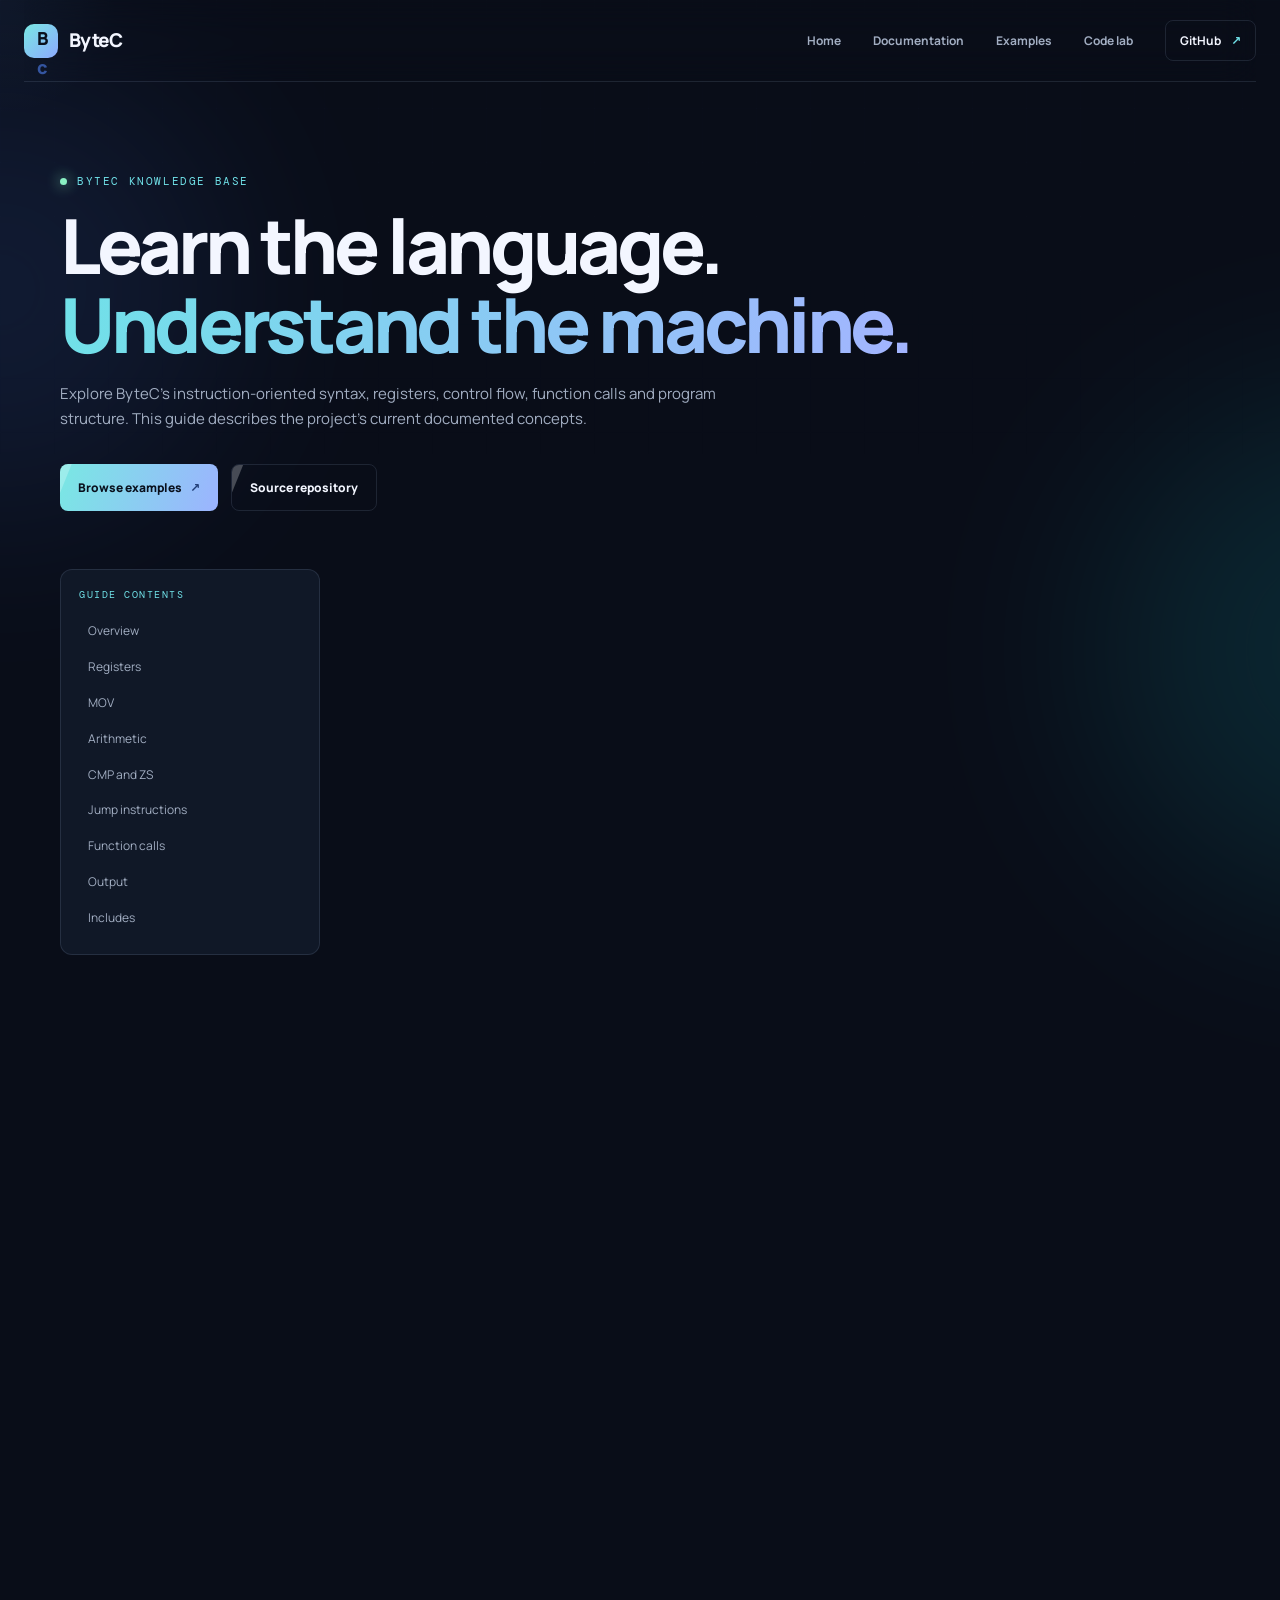
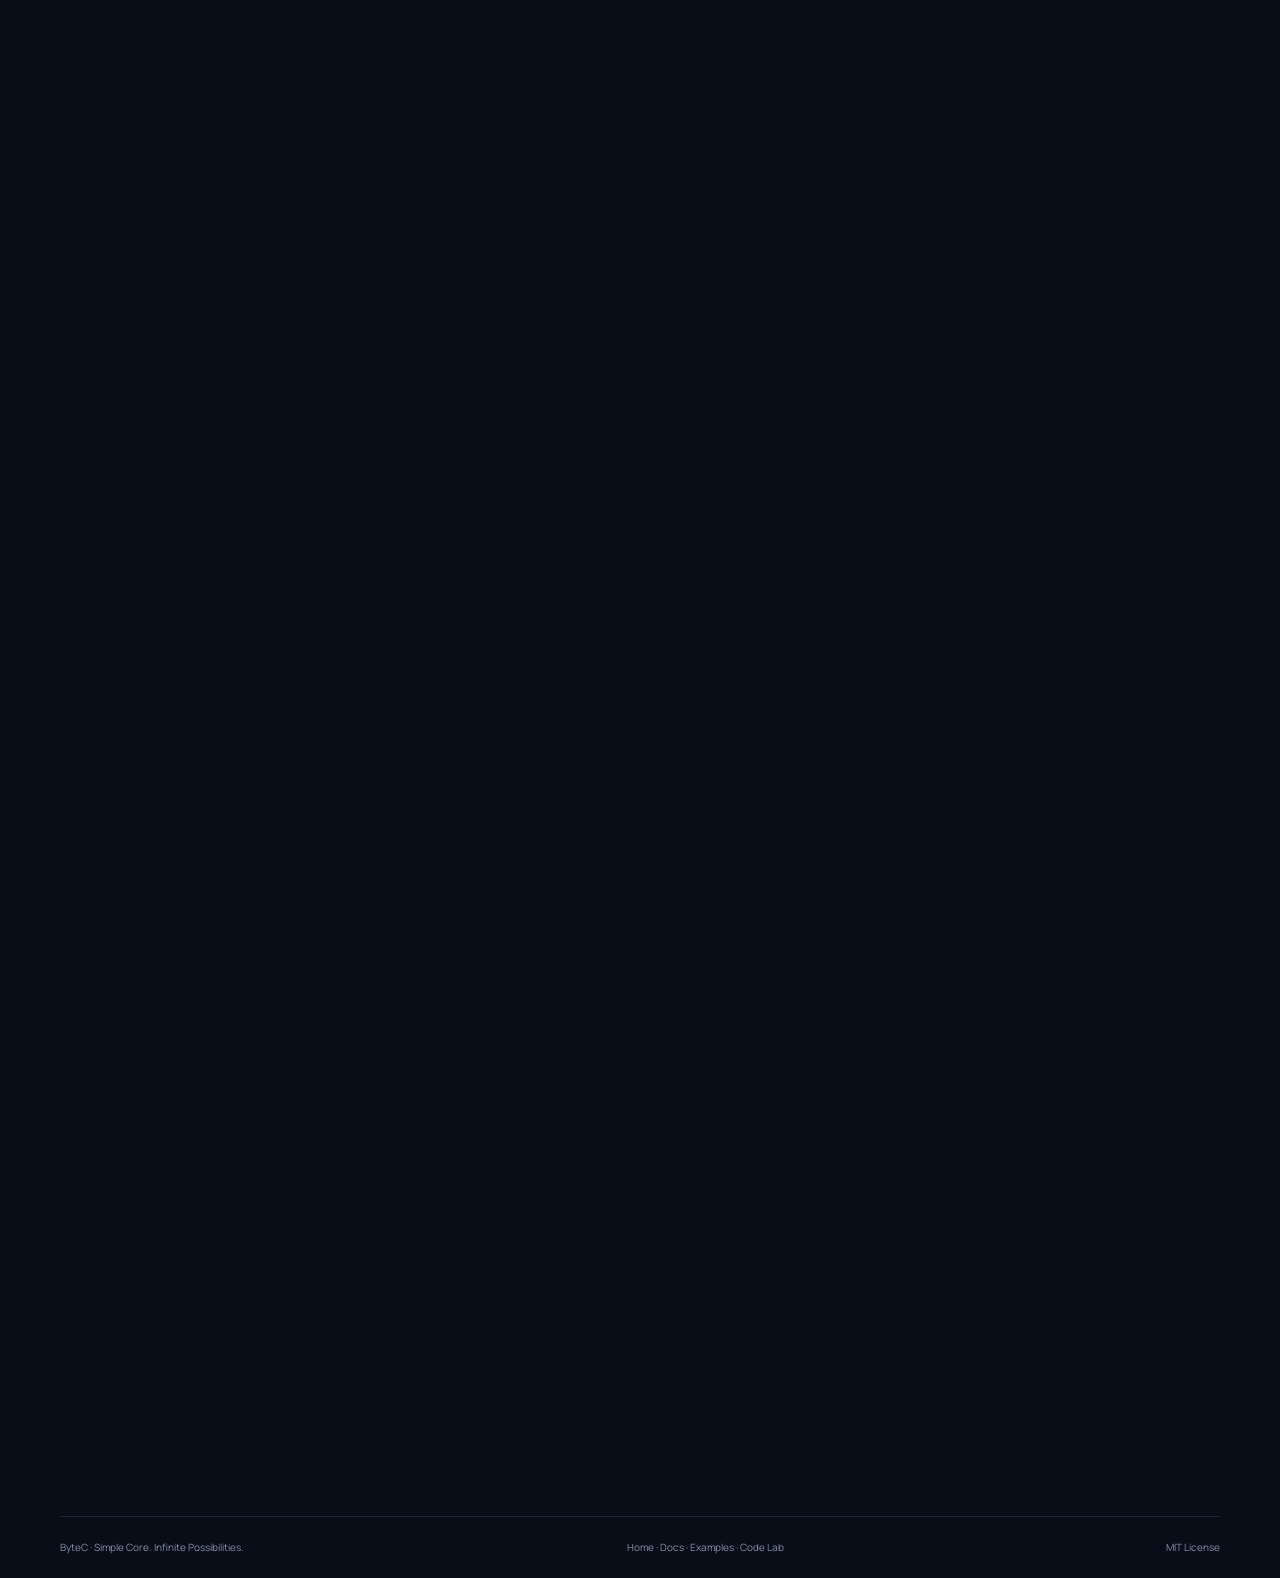
==== web/docs.html @ 21e18133 "Add ByteC documentation page" ====
<!doctype html><html lang="en"><head><meta charset="utf-8"><meta name="viewport" content="width=device-width,initial-scale=1"><meta name="theme-color" content="#090d18"><meta name="description" content="ByteC language guide, instruction reference, architecture overview and syntax examples"><title>Documentation · ByteC</title><link rel="icon" href="favicon.svg" type="image/svg+xml"><link rel="preconnect" href="https://fonts.googleapis.com"><link rel="preconnect" href="https://fonts.gstatic.com" crossorigin><link href="https://fonts.googleapis.com/css2?family=DM+Mono:wght@400;500&family=Manrope:wght@400;500;600;700;800&display=swap" rel="stylesheet"><link rel="stylesheet" href="styles.css"></head><body><div class="ambient ambient-one"></div><div class="ambient ambient-two"></div><header class="topbar"><a class="brand" href="index.html"><span class="brand-mark">B<span>c</span></span><span>ByteC</span></a><button class="menu-toggle" aria-label="Toggle navigation" aria-expanded="false"><span></span><span></span></button><nav class="nav"><a href="index.html">Home</a><a href="docs.html">Documentation</a><a href="examples.html">Examples</a><a href="playground.html">Code lab</a><a class="nav-cta" href="https://github.com/ByteCompilier/ByteC" target="_blank" rel="noreferrer">GitHub <span>↗</span></a></nav></header><main class="wrap page-shell">
<section class="page-hero"><div class="eyebrow"><span class="pulse"></span> BYTEC KNOWLEDGE BASE</div><h1>Learn the language.<br><span>Understand the machine.</span></h1><p>Explore ByteC's instruction-oriented syntax, registers, control flow, function calls and program structure. This guide describes the project's current documented concepts.</p><div class="hero-actions"><a class="button button-primary" href="examples.html">Browse examples <span>↗</span></a><a class="button button-ghost" href="https://github.com/ByteCompilier/ByteC" target="_blank" rel="noreferrer">Source repository</a></div></section>
<div class="page-grid"><aside class="side-nav"><h3>GUIDE CONTENTS</h3><a href="#overview">Overview</a><a href="#registers">Registers</a><a href="#move">MOV</a><a href="#math">Arithmetic</a><a href="#compare">CMP and ZS</a><a href="#branches">Jump instructions</a><a href="#functions">Function calls</a><a href="#io">Output</a><a href="#include">Includes</a></aside><div class="doc-content">
<section class="doc-section reveal" id="overview"><div class="eyebrow">01 / OVERVIEW</div><h2>Programs are sequences of instructions</h2><p>ByteC uses explicit instruction lines. Operands can include register names, numeric values, or labels depending on the instruction. The syntax is intentionally compact and visible.</p><div class="code-block"><div class="code-label">A FIRST PROGRAM</div><pre>MOV a 40
ADD a 2
PR a</pre><button class="copy-button" data-copy="MOV a 40\nADD a 2\nPR a">Copy</button></div><p>This example places a value in register <code>a</code>, adds two, and prints the result.</p></section>
<section class="doc-section reveal" id="registers"><div class="eyebrow">02 / MACHINE MODEL</div><h2>Registers</h2><p>The ByteC virtual machine uses five general-purpose registers: <code>a</code>, <code>b</code>, <code>c</code>, <code>d</code>, and <code>e</code>. The project describes these as 64-bit registers.</p><div class="page-cards"><div class="page-card"><h3>General purpose</h3><p>Use registers to store intermediate values and results.</p><div class="code-block"><pre>MOV a 10
MOV b 20
ADD a b
PR a</pre></div></div><div class="page-card"><h3>Condition state</h3><p>The condition state is named ZS and is used by comparison and conditional jump instructions.</p><div class="code-block"><pre>CMP a b ==
JIT equal_label</pre></div></div></div></section>
<section class="doc-section reveal" id="move"><div class="eyebrow">03 / DATA MOVEMENT</div><h2>MOV — assign a value</h2><p><code>MOV</code> writes a literal or another register value into a destination register.</p><div class="code-block"><pre>MOV a 12
MOV b a
PR b</pre><button class="copy-button" data-copy="MOV a 12\nMOV b a\nPR b">Copy</button></div></section>
<section class="doc-section reveal" id="math"><div class="eyebrow">04 / ARITHMETIC</div><h2>Modify register values</h2><p>Arithmetic instructions operate on registers with immediate values or register operands as supported by the current implementation.</p><div class="code-block"><pre>MOV a 30
ADD a 12
SUB a 2
MUL a 2
PR a</pre><button class="copy-button" data-copy="MOV a 30\nADD a 12\nSUB a 2\nMUL a 2\nPR a">Copy</button></div><div class="page-cards"><div class="page-card"><h3>ADD / SUB</h3><p>Add or subtract the operand from the target register.</p></div><div class="page-card"><h3>MUL / DIV</h3><p>Multiply or divide a register value using the given operand.</p></div><div class="page-card"><h3>INC / DEC</h3><p>Increment or decrement the selected register.</p></div><div class="page-card"><h3>NEG</h3><p>Change a register's sign by negating its value.</p></div></div></section>
<section class="doc-section reveal" id="compare"><div class="eyebrow">05 / CONDITIONS</div><h2>CMP and the ZS condition state</h2><p><code>CMP</code> compares operands and updates the condition state. Conditional jumps can use that state to alter program flow. Supported comparison forms should be confirmed against the current interpreter version.</p><div class="code-block"><pre>MOV a 5
MOV b 5
CMP a b ==
JIT same
MOV c 0
JMP done
: same
MOV c 1
: done
PR c</pre><button class="copy-button" data-copy="MOV a 5\nMOV b 5\nCMP a b ==\nJIT same\nMOV c 0\nJMP done\n: same\nMOV c 1\n: done\nPR c">Copy</button></div><p>Labels are written with a colon, one space, and the label name on a separate line, such as <code>: same</code>.</p></section>
<section class="doc-section reveal" id="branches"><div class="eyebrow">06 / CONTROL FLOW</div><h2>Jump between labels</h2><p>ByteC provides unconditional and conditional jump instructions. Labels mark destinations within the source program.</p><div class="code-block"><pre>MOV a 0
: loop
INC a
CMP a 3 ==
JIF finish
JMP loop
: finish
PR a</pre><button class="copy-button" data-copy="MOV a 0\n: loop\nINC a\nCMP a 3 ==\nJIF finish\nJMP loop\n: finish\nPR a">Copy</button></div><p><code>JMP</code> is unconditional. <code>JIT</code> and <code>JIF</code> are conditional forms—check the project reference for their exact condition behavior.</p></section>
<section class="doc-section reveal" id="functions"><div class="eyebrow">07 / FUNCTIONS</div><h2>CALL, ARG, RET</h2><p>ByteC includes function-call instructions. The current examples use <code>CALL</code> to reach a label, <code>ARG</code> to read function arguments, and <code>RET</code> to return a value.</p><div class="code-block"><pre>MOV a 40
MOV b 2
CALL add a b
PR a
JMP finish
: add
ARG c 1
ARG d 2
ADD c d
RET c
: finish</pre><button class="copy-button" data-copy="MOV a 40\nMOV b 2\nCALL add a b\nPR a\nJMP finish\n: add\nARG c 1\nARG d 2\nADD c d\nRET c\n: finish">Copy</button></div><p>Function argument and return conventions are still evolving; refer to the source and sample programs for the latest details.</p></section>
<section class="doc-section reveal" id="io"><div class="eyebrow">08 / OUTPUT</div><h2>PR — print values</h2><p>Use <code>PR</code> to print the contents of a register.</p><div class="code-block"><pre>MOV a 2026
PR a</pre><button class="copy-button" data-copy="MOV a 2026\nPR a">Copy</button></div></section>
<section class="doc-section reveal" id="include"><div class="eyebrow">09 / REUSE</div><h2>INCLUDE — reuse source</h2><p>The project supports source inclusion for reusable code and standard-library files. Check the repository's <code>STD/</code> directory for the currently provided libraries and their exact interfaces.</p><div class="code-block"><pre>INCLUDE math.bytec</pre><button class="copy-button" data-copy="INCLUDE math.bytec">Copy</button></div><div class="notice">ByteC is actively evolving. This documentation is a companion guide; the repository and its tests are the authoritative source for exact current behavior.</div></section>
</div></div></main><footer class="site-footer wrap"><span>ByteC · Simple Core. Infinite Possibilities.</span><span><a href="index.html">Home</a> · <a href="docs.html">Docs</a> · <a href="examples.html">Examples</a> · <a href="playground.html">Code Lab</a></span><span>MIT License</span></footer><script src="script.js"></script></body></html>
---- web/styles.css ----
:root{--bg:#090d18;--panel:#101827;--panel2:#131f31;--line:rgba(161,184,219,.14);--text:#f3f6ff;--muted:#a2aec2;--cyan:#70e1e8;--blue:#8ca8ff;--green:#8af0c3;--mono:"DM Mono",monospace;--sans:"Manrope",system-ui,sans-serif}*{box-sizing:border-box}html{scroll-behavior:smooth;scroll-padding-top:90px}body{margin:0;background:var(--bg);color:var(--text);font-family:var(--sans);line-height:1.65;overflow-x:hidden}a{color:inherit;text-decoration:none}.wrap{width:min(1160px,calc(100% - 48px));margin-inline:auto}.ambient{position:absolute;pointer-events:none;filter:blur(100px);opacity:.15;border-radius:50%;z-index:-1}.ambient-one{width:440px;height:440px;background:#3d69c9;top:70px;left:-220px}.ambient-two{width:500px;height:500px;background:#17aeb6;top:400px;right:-320px}.topbar{height:82px;width:min(1280px,calc(100% - 48px));margin:auto;display:flex;align-items:center;justify-content:space-between;border-bottom:1px solid var(--line);position:relative;z-index:5}.brand{display:inline-flex;align-items:center;gap:11px;font-weight:800;font-size:19px;letter-spacing:-.7px}.brand-mark{width:34px;height:34px;border-radius:10px;display:grid;place-items:center;background:linear-gradient(135deg,#79e8e3,#8da9ff);color:#09101d;font-size:18px;font-weight:800;letter-spacing:-2px}.brand-mark span{color:#3455a0}.nav{display:flex;align-items:center;gap:32px;font-size:12px;color:var(--muted);font-weight:700}.nav a:hover,.footer a:hover{color:var(--cyan)}.nav .nav-cta{border:1px solid var(--line);border-radius:8px;padding:10px 14px;color:var(--text)}.nav-cta span,.button span{margin-left:8px;color:var(--cyan)}.menu-toggle{display:none;background:none;border:0;color:white}.hero{min-height:610px;display:grid;grid-template-columns:1.05fr .95fr;align-items:center;gap:48px;padding-top:45px;padding-bottom:65px}.eyebrow{font:11px var(--mono);letter-spacing:1.6px;color:var(--cyan);text-transform:uppercase;display:flex;align-items:center;gap:10px}.pulse{width:7px;height:7px;background:var(--green);border-radius:50%;box-shadow:0 0 14px var(--green)}h1,h2,h3,p{margin-top:0}h1{font-size:clamp(48px,6.5vw,82px);line-height:1.04;letter-spacing:-5px;margin:25px 0 24px;font-weight:800}h1 span{background:linear-gradient(95deg,var(--cyan),#a3b4ff);color:transparent;background-clip:text}.hero-lead{max-width:570px;color:var(--muted);font-size:16px;line-height:1.85}.hero-actions{display:flex;gap:13px;margin-top:32px;flex-wrap:wrap}.button{display:inline-flex;align-items:center;justify-content:center;padding:13px 18px;border-radius:8px;font-size:12px;font-weight:800;transition:transform .2s,border-color .2s}.button:hover{transform:translateY(-2px)}.button-primary{background:linear-gradient(110deg,#79e8e3,#9cb3ff);color:#09101d}.button-primary span{color:#203d76}.button-ghost{border:1px solid var(--line);color:var(--text)}.hero-note{margin-top:25px;color:#7f8ba0;font:10px var(--mono);display:flex;align-items:center;gap:9px}.dot{width:6px;height:6px;background:var(--green);border-radius:50%}.hero-visual{min-height:390px;display:grid;place-items:center;position:relative}.orbit{position:absolute;border:1px solid rgba(112,225,232,.14);border-radius:50%;transform:rotate(-24deg)}.orbit-a{width:410px;height:260px}.orbit-b{width:500px;height:330px;transform:rotate(38deg);border-color:rgba(140,168,255,.13)}.chip{position:relative;width:min(370px,90%);padding:22px;border:1px solid rgba(132,183,227,.3);border-radius:18px;background:linear-gradient(145deg,rgba(23,39,61,.97),rgba(12,19,33,.98));box-shadow:0 25px 90px rgba(0,0,0,.35),inset 0 1px rgba(255,255,255,.08);transform:rotate(-4deg)}.chip-top,.chip-bottom{display:flex;justify-content:space-between;font:9px var(--mono);letter-spacing:1px;color:#8b9bb2}.chip-status{color:var(--green)}.chip-core{height:180px;display:flex;flex-direction:column;align-items:center;justify-content:center;border-bottom:1px solid var(--line)}.chip-symbol{font-size:78px;line-height:1;font-weight:800;letter-spacing:-9px;background:linear-gradient(140deg,var(--cyan),#9eb1ff);color:transparent;background-clip:text}.chip-symbol span{color:#8ea7ff}.chip-caption{font:9px var(--mono);letter-spacing:2px;color:#8c9cb5;margin-top:17px}.registers{display:flex;justify-content:space-between;padding:17px 0;color:var(--cyan);font:11px var(--mono)}.registers b{display:block;color:#eaf0ff;font-weight:400;margin-top:6px}.chip-bottom{padding-top:13px;border-top:1px solid var(--line);font-size:8px}.float-tag{position:absolute;background:#17243a;border:1px solid var(--line);border-radius:7px;padding:9px 12px;font:10px var(--mono);color:var(--cyan);box-shadow:0 8px 25px #0005}.float-tag span{color:#8392a8;margin-left:5px}.tag-left{left:0;top:75px}.tag-right{right:0;bottom:65px}.ticker{border-block:1px solid var(--line);overflow:hidden;background:#0c1321}.ticker-track{display:flex;align-items:center;justify-content:space-around;gap:35px;white-space:nowrap;padding:17px 20px;color:#8492a8;font:9px var(--mono);letter-spacing:1.6px}.ticker i{font-style:normal;color:var(--cyan);font-size:14px}.section{padding-top:115px;padding-bottom:115px}.section-heading{display:flex;justify-content:space-between;align-items:end;gap:40px;margin-bottom:42px}.section-heading h2,.closing h2{font-size:clamp(34px,4vw,51px);line-height:1.13;letter-spacing:-2.5px;margin:16px 0 0}.section-heading>p{max-width:430px;color:var(--muted);font-size:13px;line-height:1.9;margin:0 0 3px}.feature-grid{display:grid;grid-template-columns:repeat(3,1fr);gap:15px}.feature-card{position:relative;min-height:225px;padding:27px;border:1px solid var(--line);border-radius:12px;background:linear-gradient(145deg,rgba(19,31,49,.8),rgba(12,19,32,.7));overflow:hidden}.feature-icon,.eco-icon{width:42px;height:42px;border-radius:10px;background:rgba(112,225,232,.1);color:var(--cyan);display:grid;place-items:center;font-size:21px;margin-bottom:25px}.feature-card h3{font-size:16px;margin-bottom:10px}.feature-card p,.eco-card p{font-size:12px;color:var(--muted);line-height:1.8;margin:0;max-width:310px}.card-index{position:absolute;right:22px;top:20px;color:#34445d;font:11px var(--mono)}.architecture-section,.ecosystem-section{background:linear-gradient(180deg,rgba(16,25,41,.76),rgba(11,17,29,.8));border-block:1px solid var(--line)}.architecture-panel{max-width:900px;margin:auto;border:1px solid rgba(125,174,218,.2);border-radius:14px;background:linear-gradient(145deg,#142238,#0d1728);padding:28px;box-shadow:0 25px 70px #0002}.arch-label,.arch-foot{display:flex;justify-content:space-between;color:var(--cyan);font:9px var(--mono);letter-spacing:1.2px}.arch-label span,.arch-foot{color:#71819a}.register-grid{display:grid;grid-template-columns:repeat(5,1fr);gap:12px;margin:25px 0}.reg{min-height:140px;border:1px solid rgba(112,225,232,.18);background:rgba(6,13,25,.45);border-radius:9px;padding:14px;display:flex;flex-direction:column}.reg small{font:8px var(--mono);color:#7789a4}.reg strong{font:44px var(--mono);color:var(--cyan);line-height:1.2;margin:auto 0}.reg em{font:9px var(--mono);font-style:normal;color:#667791}.condition-row{border-top:1px solid var(--line);border-bottom:1px solid var(--line);padding:17px 4px;display:flex;align-items:center;justify-content:space-between}.condition-row>div{display:flex;align-items:center;gap:13px}.condition-icon{display:grid;place-items:center;width:40px;height:40px;border-radius:8px;background:rgba(140,168,255,.13);color:#a8baff;font:13px var(--mono)}.condition-row strong,.condition-row small{display:block}.condition-row strong{font-size:12px}.condition-row small{font-size:10px;color:var(--muted)}.condition-value{font:13px var(--mono);color:var(--green)}.arch-foot{margin-top:17px;font-size:8px}.instruction-layout{display:grid;grid-template-columns:1.1fr .9fr;gap:25px;align-items:start}.instruction-list{border-top:1px solid var(--line)}.instruction-row{display:grid;grid-template-columns:150px 1fr;gap:15px;padding:17px 8px;border-bottom:1px solid var(--line);align-items:center}.instruction-row code{font:11px var(--mono);color:var(--cyan)}.instruction-row strong,.instruction-row span{display:block}.instruction-row strong{font-size:12px}.instruction-row span{font-size:10px;color:var(--muted);margin-top:3px}.code-card{border:1px solid rgba(112,225,232,.2);border-radius:12px;background:#0b1321;overflow:hidden;position:sticky;top:25px}.code-title,.terminal-head{height:48px;padding:0 17px;display:flex;align-items:center;gap:12px;border-bottom:1px solid var(--line);color:#8291a8;font:9px var(--mono)}.code-title>span,.terminal-head>span{display:flex;gap:5px}.code-title i,.terminal-head i{width:7px;height:7px;border-radius:50%;background:#53627a}.code-title b{font-weight:400;margin-left:auto}.copy-button{background:transparent;color:var(--cyan);border:1px solid var(--line);border-radius:5px;padding:5px 8px;font:9px var(--mono);cursor:pointer}.code-card pre{padding:25px 24px;margin:0;min-height:220px;font:12px/2 var(--mono);color:#e4eafa}.code-op{color:var(--cyan)}.code-num{color:var(--green)}.code-muted{color:#667791}.code-foot{border-top:1px solid var(--line);padding:12px 18px;display:flex;justify-content:space-between;color:#6f7e96;font:8px var(--mono);letter-spacing:1px}.ecosystem-grid{display:grid;grid-template-columns:repeat(3,1fr);gap:15px}.eco-card{border:1px solid var(--line);border-radius:12px;padding:24px;background:#101a2a;transition:transform .2s,border-color .2s;display:flex;flex-direction:column;min-height:255px}.eco-card:hover{transform:translateY(-4px);border-color:rgba(112,225,232,.5)}.eco-card .eco-icon{margin-bottom:22px}.eco-kicker{font:8px var(--mono);letter-spacing:1.3px;color:#8393ad;margin-bottom:7px}.eco-card strong{font-size:17px;margin-bottom:8px}.eco-card p{margin-bottom:22px}.eco-link{font-size:10px;color:var(--cyan);font-weight:800;margin-top:auto}.eco-highlight{background:linear-gradient(145deg,rgba(30,63,78,.8),rgba(17,29,47,.9));border-color:rgba(112,225,232,.3)}.terminal-card{margin-top:25px;border:1px solid var(--line);border-radius:10px;background:#080e19;overflow:hidden}.terminal-head{justify-content:flex-start}.terminal-head b{font-weight:400;margin-left:auto;letter-spacing:1px}.terminal-body{padding:17px 22px;font:11px/1.5 var(--mono)}.terminal-body p{margin:7px 0}.terminal-prompt{color:var(--green)}.terminal-comment{color:#71819a;padding-left:18px;font-size:9px}.closing{text-align:center;padding-top:115px;padding-bottom:120px;display:flex;flex-direction:column;align-items:center}.closing .eyebrow{justify-content:center}.closing h2{font-size:clamp(40px,5vw,65px);margin:20px 0}.closing p{color:var(--muted);font-size:13px;margin-bottom:28px}.footer{border-top:1px solid var(--line);min-height:100px;display:flex;align-items:center;gap:25px;color:#8390a5;font-size:10px}.footer>.brand{color:var(--text);font-size:15px}.footer .brand-mark{width:28px;height:28px;font-size:15px}.footer>span{margin-right:auto}.footer div{display:flex;gap:18px}.footer small{color:#66758c;font:9px var(--mono)}@media(max-width:850px){.nav{gap:16px}.hero{grid-template-columns:1fr;gap:10px;padding-top:85px}.hero-copy{text-align:center}.hero-copy .eyebrow,.hero-actions,.hero-note{justify-content:center}.hero-lead{margin-inline:auto}.hero-visual{min-height:370px}.section-heading{align-items:start;flex-direction:column;gap:18px}.instruction-layout{grid-template-columns:1fr}.code-card{position:relative;top:auto}.footer{flex-wrap:wrap;padding:22px 0}.footer>span{margin-right:0}.footer small{width:100%}}@media(max-width:620px){.wrap,.topbar{width:calc(100% - 34px)}.topbar{height:70px}.menu-toggle{display:flex;flex-direction:column;gap:5px;padding:9px}.menu-toggle span{width:22px;height:2px;background:var(--text)}.nav{display:none;position:absolute;top:69px;left:0;right:0;background:#101827;border:1px solid var(--line);border-radius:10px;padding:18px;flex-direction:column;align-items:stretch;gap:17px}.nav.open{display:flex}.nav .nav-cta{text-align:center}.hero{padding-top:70px;padding-bottom:45px;min-height:0}h1{font-size:52px;letter-spacing:-3.5px}.hero-lead{font-size:13px}.hero-visual{min-height:310px}.chip{padding:17px}.chip-core{height:135px}.chip-symbol{font-size:64px}.orbit-a{width:300px;height:210px}.orbit-b{width:340px;height:250px}.float-tag{font-size:8px;padding:7px}.tag-left{left:-5px}.tag-right{right:-5px}.section{padding-top:78px;padding-bottom:78px}.section-heading h2{font-size:38px}.feature-grid,.ecosystem-grid{grid-template-columns:1fr}.feature-card{min-height:190px}.register-grid{gap:6px}.reg{padding:9px;min-height:110px}.reg small{font-size:6px}.reg strong{font-size:34px}.instruction-row{grid-template-columns:115px 1fr;padding:14px 3px}.instruction-row code{font-size:9px}.architecture-panel{padding:17px}.arch-label{font-size:8px}.footer{gap:15px}.footer>span{font-size:9px}.footer div{width:100%;order:3}.footer small{order:4}}@media(prefers-reduced-motion:reduce){html{scroll-behavior:auto}*,*::before,*::after{transition:none!important;animation:none!important}}


:root{--accent-glow:rgba(112,225,232,.22)}
body{background-image:radial-gradient(ellipse at 50% -15%,rgba(80,109,196,.15),transparent 50%),linear-gradient(180,#080c16,#090d18 45%,#0a101c);background-attachment:fixed}
body::before{content:"";position:fixed;inset:0;pointer-events:none;z-index:0;opacity:.13;background-image:linear-gradient(rgba(150,180,230,.09) 1px,transparent 1px),linear-gradient(90deg,rgba(150,180,230,.09) 1px,transparent 1px);background-size:54px 54px;mask-image:linear-gradient(to bottom,black,transparent 75%)}
.topbar,.hero,.ticker,.section,.closing,.footer{position:relative;z-index:1}
.topbar{backdrop-filter:blur(18px);animation:barIn .7s ease both}
.hero-copy>*{animation:riseIn .75s cubic-bezier(.2,.75,.25,1) both}
.hero-copy .eyebrow{animation-delay:.08s}.hero-copy h1{animation-delay:.15s}.hero-lead{animation-delay:.25s}.hero-actions{animation-delay:.35s}.hero-note{animation-delay:.45s}
.hero-visual{perspective:1000px}
.chip{animation:chipFloat 7s ease-in-out infinite;transform-style:preserve-3d;transition:box-shadow .35s,border-color .35s}
.chip:hover{border-color:rgba(112,225,232,.65);box-shadow:0 30px 100px rgba(34,158,190,.18),0 25px 90px rgba(0,0,0,.4),inset 0 1px rgba(255,255,255,.08)}
.orbit-a{animation:orbitSpin 24s linear infinite}.orbit-b{animation:orbitSpin 34s linear infinite reverse}
.float-tag{animation:tagFloat 5s ease-in-out infinite}.tag-right{animation-delay:-2.5s}
.ticker-track{width:max-content;animation:tickerMove 42s linear infinite}.ticker:hover .ticker-track{animation-play-state:paused}
.feature-card,.eco-card,.reg,.instruction-row,.architecture-panel,.code-card,.terminal-card{transition:transform .35s cubic-bezier(.2,.8,.2,1),border-color .35s,box-shadow .35s,background .35s}
.feature-card:hover{transform:translateY(-8px);border-color:rgba(112,225,232,.35);box-shadow:0 22px 60px rgba(0,0,0,.2)}
.feature-card::after,.eco-card::after{content:"";position:absolute;inset:0;pointer-events:none;background:radial-gradient(circle at var(--mx,50%) var(--my,50%),rgba(112,225,232,.09),transparent 40%);opacity:0;transition:opacity .3s}
.feature-card:hover::after,.eco-card:hover::after{opacity:1}
.reg:hover{transform:translateY(-5px);border-color:rgba(112,225,232,.45);box-shadow:0 12px 30px rgba(28,135,170,.1)}
.instruction-row:hover{background:rgba(112,225,232,.025);padding-left:15px}
.eco-card:hover{transform:translateY(-7px);box-shadow:0 20px 55px rgba(0,0,0,.22)}
.button{position:relative;overflow:hidden}.button::after{content:"";position:absolute;top:-100%;left:-35%;width:35%;height:300%;transform:rotate(22deg);background:rgba(255,255,255,.25);transition:left .65s}.button:hover::after{left:130%}
.copy-button{transition:background .2s,color .2s}.copy-button:hover{background:rgba(112,225,232,.12);color:#fff}
.reveal{opacity:0;transform:translateY(24px);transition:opacity .8s ease,transform .8s cubic-bezier(.2,.75,.25,1)}.reveal.visible{opacity:1;transform:none}
.reveal-stagger>*{transition-delay:calc(var(--i,0)*90ms)}
.scroll-progress{position:fixed;top:0;left:0;height:2px;width:0;z-index:100;background:linear-gradient(90deg,#70e1e8,#8ca8ff);box-shadow:0 0 12px rgba(112,225,232,.65)}
.pointer-glow{position:fixed;width:240px;height:240px;left:0;top:0;border-radius:50%;pointer-events:none;z-index:0;background:radial-gradient(circle,rgba(76,128,210,.07),transparent 68%);transform:translate(-50%,-50%);mix-blend-mode:screen}
@keyframes barIn{from{opacity:0;transform:translateY(-12px)}to{opacity:1;transform:none}}
@keyframes riseIn{from{opacity:0;transform:translateY(22px)}to{opacity:1;transform:none}}
@keyframes chipFloat{0%,100%{transform:rotate(-4deg) translateY(0)}50%{transform:rotate(-2deg) translateY(-11px)}}
@keyframes tagFloat{0%,100%{transform:translateY(0)}50%{transform:translateY(-7px)}}
@keyframes orbitSpin{to{transform:rotate(336deg)}}
@keyframes tickerMove{to{transform:translateX(-50%)}}
@media(max-width:620px){.ticker-track{animation-duration:28s}.pointer-glow{display:none}}
@media(prefers-reduced-motion:reduce){.reveal{opacity:1;transform:none;transition:none}.ticker-track,.chip,.orbit,.float-tag,.hero-copy>*{animation:none!important}}

.site-nav-links{display:flex;gap:10px;flex-wrap:wrap}.page-hero{padding:92px 0 58px;position:relative}.page-hero h1{font-size:clamp(44px,6vw,76px);letter-spacing:-4px;margin:18px 0}.page-hero p{max-width:720px;color:var(--muted);font-size:15px}.page-shell{padding-bottom:100px}.page-grid{display:grid;grid-template-columns:260px minmax(0,1fr);gap:26px}.side-nav{position:sticky;top:20px;align-self:start;border:1px solid var(--line);border-radius:12px;background:#101827;padding:18px}.side-nav h3{font:10px var(--mono);letter-spacing:1.5px;color:var(--cyan);margin:0 0 12px}.side-nav a{display:block;padding:8px 9px;color:var(--muted);font-size:12px;border-radius:7px}.side-nav a:hover{color:var(--text);background:#18253a}.doc-content{min-width:0}.doc-section{border:1px solid var(--line);border-radius:14px;background:linear-gradient(145deg,rgba(18,29,46,.86),rgba(11,17,29,.86));padding:26px;margin-bottom:18px}.doc-section h2{font-size:25px;letter-spacing:-1px;margin-bottom:12px}.doc-section h3{font-size:16px;margin:24px 0 10px}.doc-section p,.doc-section li{color:var(--muted);font-size:13px;line-height:1.9}.doc-section code:not(.code-block code){font-family:var(--mono);color:var(--cyan)}.code-block{position:relative;margin:18px 0;border:1px solid rgba(112,225,232,.17);border-radius:10px;background:#070d17;overflow:auto}.code-block pre{padding:22px;margin:0;color:#e3eaf8;font:12px/1.9 var(--mono);min-width:max-content}.code-block .copy-button{position:absolute;right:12px;top:10px;z-index:2}.code-block .code-label{padding:10px 14px;border-bottom:1px solid var(--line);font:9px var(--mono);letter-spacing:1px;color:#8090a9}.page-cards{display:grid;grid-template-columns:repeat(2,minmax(0,1fr));gap:15px}.page-card{border:1px solid var(--line);border-radius:13px;padding:22px;background:linear-gradient(145deg,#111c2d,#0b1320);transition:transform .25s,border-color .25s}.page-card:hover{transform:translateY(-5px);border-color:rgba(112,225,232,.4)}.page-card h3{font-size:17px;margin:10px 0}.page-card p{font-size:12px;color:var(--muted);line-height:1.8}.page-card .card-link{color:var(--cyan);font-size:11px;font-weight:700}.filter-bar{display:flex;gap:9px;flex-wrap:wrap;margin:24px 0}.filter-btn{background:#111c2d;border:1px solid var(--line);color:var(--muted);padding:9px 13px;border-radius:8px;font:10px var(--mono);cursor:pointer}.filter-btn.active,.filter-btn:hover{background:rgba(112,225,232,.1);border-color:rgba(112,225,232,.4);color:var(--cyan)}.search-box{width:100%;background:#0b1321;border:1px solid var(--line);border-radius:9px;padding:14px;color:var(--text);font:12px var(--mono);outline:none}.search-box:focus{border-color:rgba(112,225,232,.5)}.examples-grid{display:grid;grid-template-columns:repeat(2,minmax(0,1fr));gap:15px}.example-card{border:1px solid var(--line);border-radius:12px;background:#101a2a;overflow:hidden}.example-card h3{font-size:14px;padding:17px 18px 0;margin:0}.example-card p{font-size:11px;color:var(--muted);padding:0 18px}.example-card pre{margin:0;padding:18px;background:#080e19;overflow:auto;color:#e5edff;font:11px/1.8 var(--mono)}.example-card .example-footer{border-top:1px solid var(--line);padding:11px 15px;display:flex;justify-content:space-between;align-items:center;color:#74839a;font:9px var(--mono)}.playground-panel{border:1px solid rgba(112,225,232,.2);border-radius:14px;background:#0b1321;overflow:hidden}.playground-toolbar{display:flex;justify-content:space-between;align-items:center;padding:14px 18px;border-bottom:1px solid var(--line);color:#8291a8;font:10px var(--mono)}.playground-editor{width:100%;min-height:300px;background:#080e19;color:#e7efff;border:0;outline:none;resize:vertical;padding:22px;font:13px/1.9 var(--mono)}.playground-output{min-height:85px;padding:17px 22px;border-top:1px solid var(--line);font:11px/1.7 var(--mono);color:var(--green);white-space:pre-wrap}.playground-actions{display:flex;gap:9px;flex-wrap:wrap;padding:14px 18px;border-top:1px solid var(--line)}.notice{border:1px solid rgba(140,168,255,.2);background:rgba(140,168,255,.06);padding:15px;border-radius:9px;color:var(--muted);font-size:12px}.empty-state{display:none;color:var(--muted);padding:30px;text-align:center}.site-footer{padding:22px 0;border-top:1px solid var(--line);color:#8090a8;font-size:10px;display:flex;justify-content:space-between;gap:18px;flex-wrap:wrap}.site-footer a:hover{color:var(--cyan)}
@media(max-width:850px){.page-grid{grid-template-columns:1fr}.side-nav{position:relative;top:auto}.examples-grid{grid-template-columns:1fr}}
@media(max-width:620px){.page-hero{padding:65px 0 38px}.page-hero h1{letter-spacing:-2.7px}.page-cards{grid-template-columns:1fr}.doc-section{padding:19px}.playground-editor{min-height:230px}}
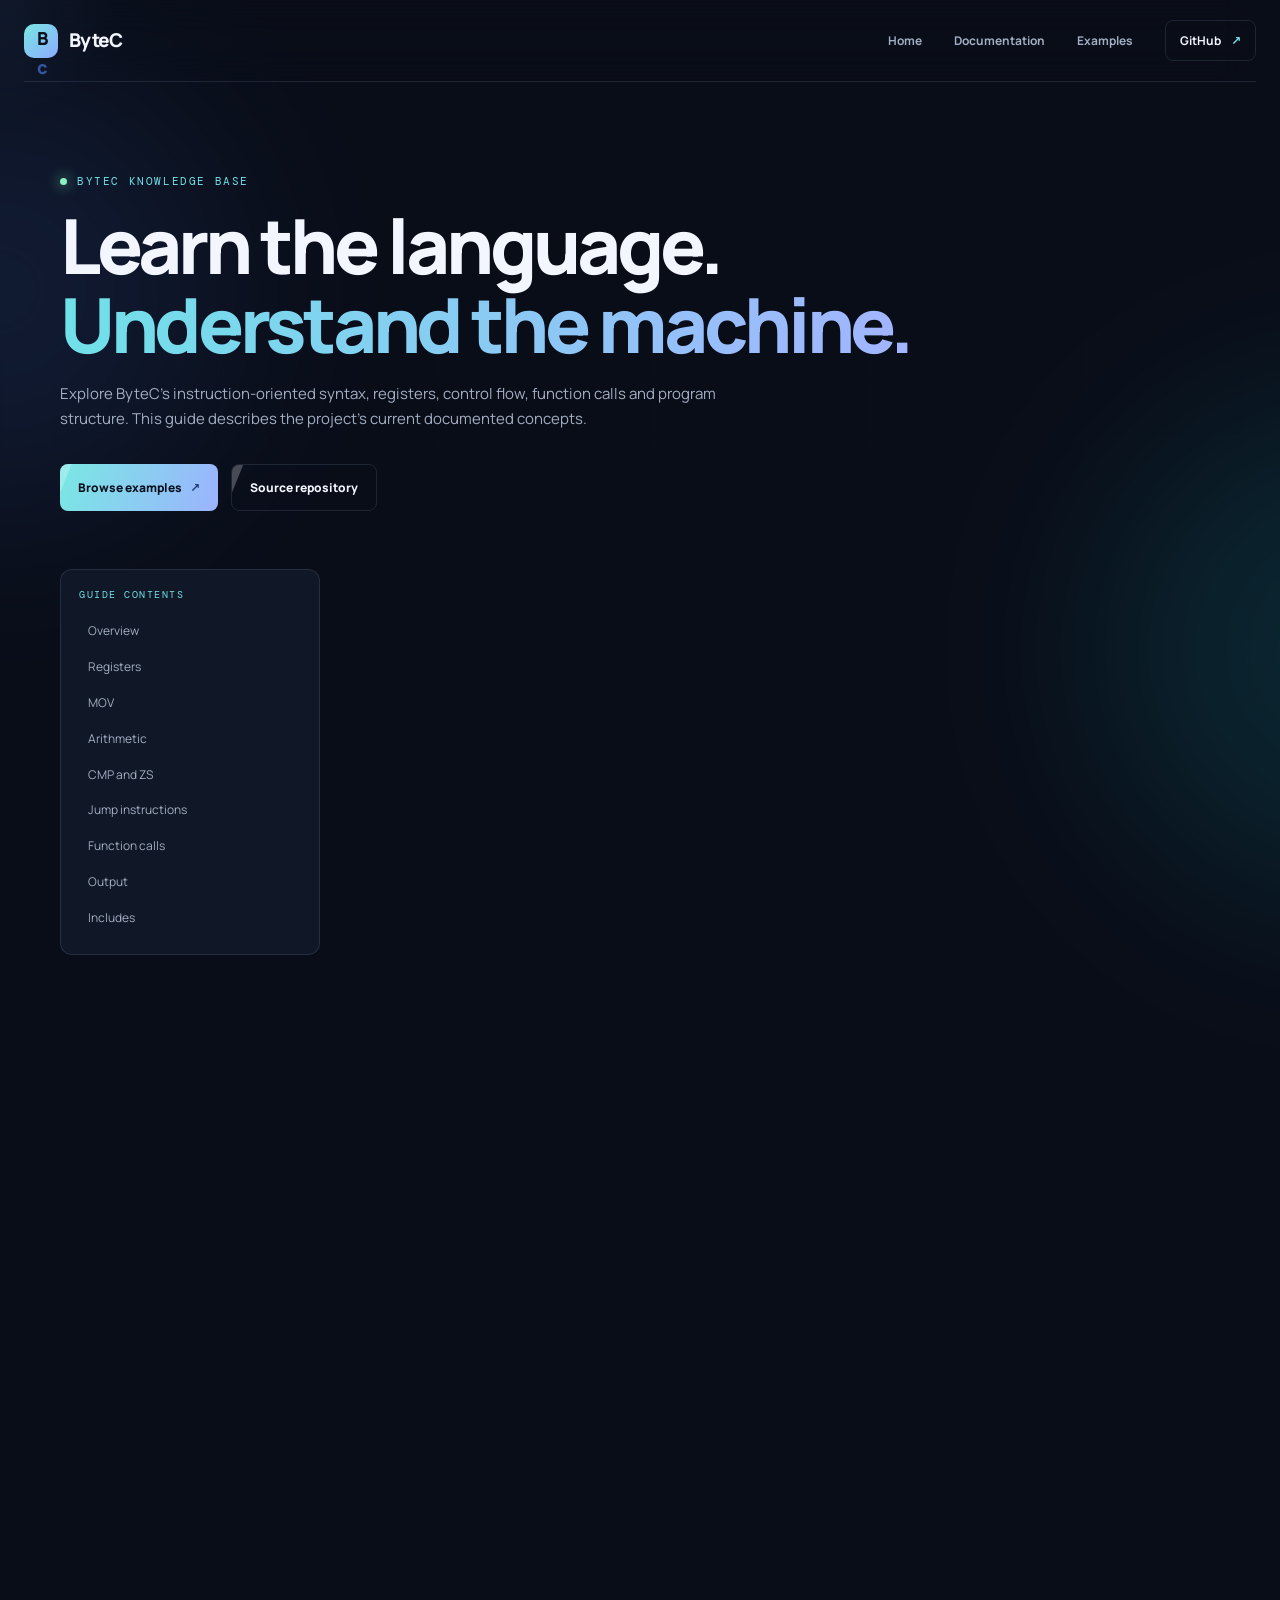
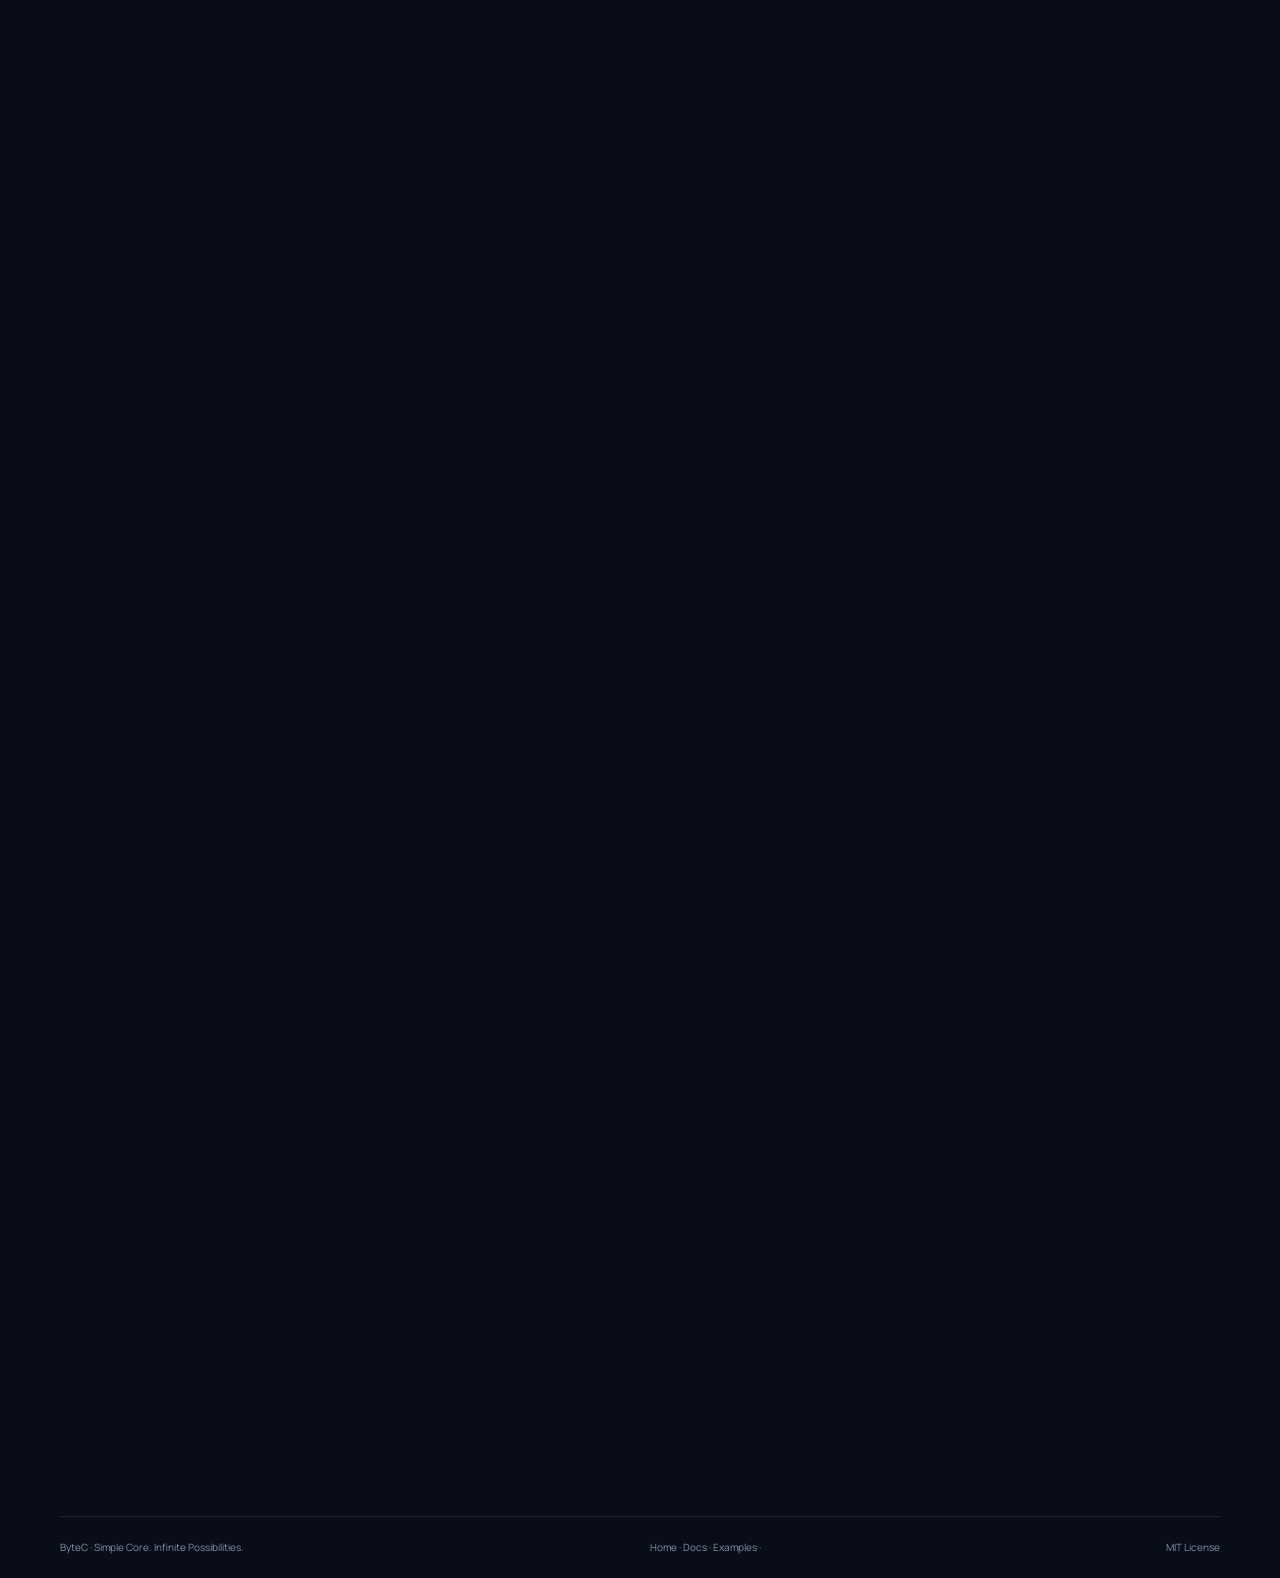
==== commit 483167b6: "Remove online code editor from documentation navigation" ====
--- a/web/docs.html
+++ b/web/docs.html
@@ -1,4 +1,4 @@
-<!doctype html><html lang="en"><head><meta charset="utf-8"><meta name="viewport" content="width=device-width,initial-scale=1"><meta name="theme-color" content="#090d18"><meta name="description" content="ByteC language guide, instruction reference, architecture overview and syntax examples"><title>Documentation · ByteC</title><link rel="icon" href="favicon.svg" type="image/svg+xml"><link rel="preconnect" href="https://fonts.googleapis.com"><link rel="preconnect" href="https://fonts.gstatic.com" crossorigin><link href="https://fonts.googleapis.com/css2?family=DM+Mono:wght@400;500&family=Manrope:wght@400;500;600;700;800&display=swap" rel="stylesheet"><link rel="stylesheet" href="styles.css"></head><body><div class="ambient ambient-one"></div><div class="ambient ambient-two"></div><header class="topbar"><a class="brand" href="index.html"><span class="brand-mark">B<span>c</span></span><span>ByteC</span></a><button class="menu-toggle" aria-label="Toggle navigation" aria-expanded="false"><span></span><span></span></button><nav class="nav"><a href="index.html">Home</a><a href="docs.html">Documentation</a><a href="examples.html">Examples</a><a href="playground.html">Code lab</a><a class="nav-cta" href="https://github.com/ByteCompilier/ByteC" target="_blank" rel="noreferrer">GitHub <span>↗</span></a></nav></header><main class="wrap page-shell">
+<!doctype html><html lang="en"><head><meta charset="utf-8"><meta name="viewport" content="width=device-width,initial-scale=1"><meta name="theme-color" content="#090d18"><meta name="description" content="ByteC language guide, instruction reference, architecture overview and syntax examples"><title>Documentation · ByteC</title><link rel="icon" href="favicon.svg" type="image/svg+xml"><link rel="preconnect" href="https://fonts.googleapis.com"><link rel="preconnect" href="https://fonts.gstatic.com" crossorigin><link href="https://fonts.googleapis.com/css2?family=DM+Mono:wght@400;500&family=Manrope:wght@400;500;600;700;800&display=swap" rel="stylesheet"><link rel="stylesheet" href="styles.css"></head><body><div class="ambient ambient-one"></div><div class="ambient ambient-two"></div><header class="topbar"><a class="brand" href="index.html"><span class="brand-mark">B<span>c</span></span><span>ByteC</span></a><button class="menu-toggle" aria-label="Toggle navigation" aria-expanded="false"><span></span><span></span></button><nav class="nav"><a href="index.html">Home</a><a href="docs.html">Documentation</a><a href="examples.html">Examples</a><a class="nav-cta" href="https://github.com/ByteCompilier/ByteC" target="_blank" rel="noreferrer">GitHub <span>↗</span></a></nav></header><main class="wrap page-shell">
 <section class="page-hero"><div class="eyebrow"><span class="pulse"></span> BYTEC KNOWLEDGE BASE</div><h1>Learn the language.<br><span>Understand the machine.</span></h1><p>Explore ByteC's instruction-oriented syntax, registers, control flow, function calls and program structure. This guide describes the project's current documented concepts.</p><div class="hero-actions"><a class="button button-primary" href="examples.html">Browse examples <span>↗</span></a><a class="button button-ghost" href="https://github.com/ByteCompilier/ByteC" target="_blank" rel="noreferrer">Source repository</a></div></section>
 <div class="page-grid"><aside class="side-nav"><h3>GUIDE CONTENTS</h3><a href="#overview">Overview</a><a href="#registers">Registers</a><a href="#move">MOV</a><a href="#math">Arithmetic</a><a href="#compare">CMP and ZS</a><a href="#branches">Jump instructions</a><a href="#functions">Function calls</a><a href="#io">Output</a><a href="#include">Includes</a></aside><div class="doc-content">
 <section class="doc-section reveal" id="overview"><div class="eyebrow">01 / OVERVIEW</div><h2>Programs are sequences of instructions</h2><p>ByteC uses explicit instruction lines. Operands can include register names, numeric values, or labels depending on the instruction. The syntax is intentionally compact and visible.</p><div class="code-block"><div class="code-label">A FIRST PROGRAM</div><pre>MOV a 40
@@ -49,4 +49,4 @@
 <section class="doc-section reveal" id="io"><div class="eyebrow">08 / OUTPUT</div><h2>PR — print values</h2><p>Use <code>PR</code> to print the contents of a register.</p><div class="code-block"><pre>MOV a 2026
 PR a</pre><button class="copy-button" data-copy="MOV a 2026\nPR a">Copy</button></div></section>
 <section class="doc-section reveal" id="include"><div class="eyebrow">09 / REUSE</div><h2>INCLUDE — reuse source</h2><p>The project supports source inclusion for reusable code and standard-library files. Check the repository's <code>STD/</code> directory for the currently provided libraries and their exact interfaces.</p><div class="code-block"><pre>INCLUDE math.bytec</pre><button class="copy-button" data-copy="INCLUDE math.bytec">Copy</button></div><div class="notice">ByteC is actively evolving. This documentation is a companion guide; the repository and its tests are the authoritative source for exact current behavior.</div></section>
-</div></div></main><footer class="site-footer wrap"><span>ByteC · Simple Core. Infinite Possibilities.</span><span><a href="index.html">Home</a> · <a href="docs.html">Docs</a> · <a href="examples.html">Examples</a> · <a href="playground.html">Code Lab</a></span><span>MIT License</span></footer><script src="script.js"></script></body></html>+</div></div></main><footer class="site-footer wrap"><span>ByteC · Simple Core. Infinite Possibilities.</span><span><a href="index.html">Home</a> · <a href="docs.html">Docs</a> · <a href="examples.html">Examples</a> · </span><span>MIT License</span></footer><script src="script.js"></script></body></html>
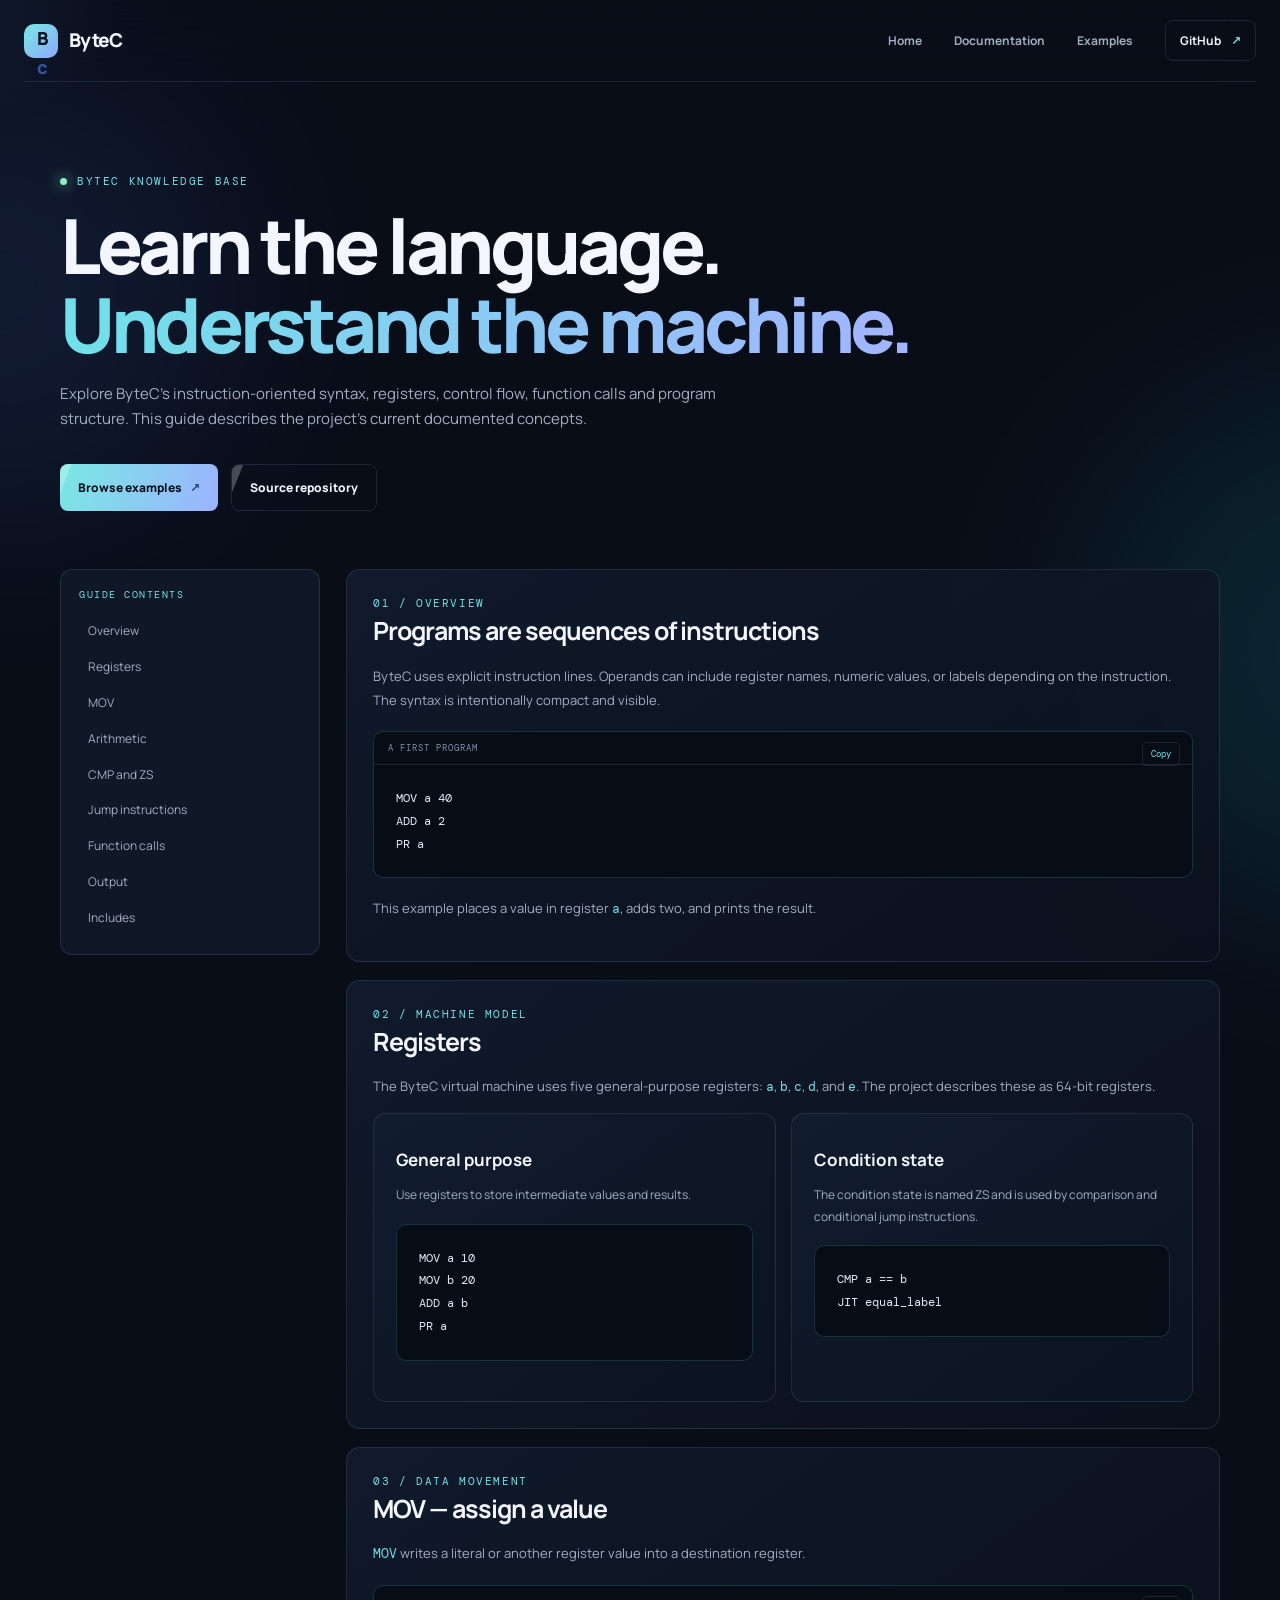
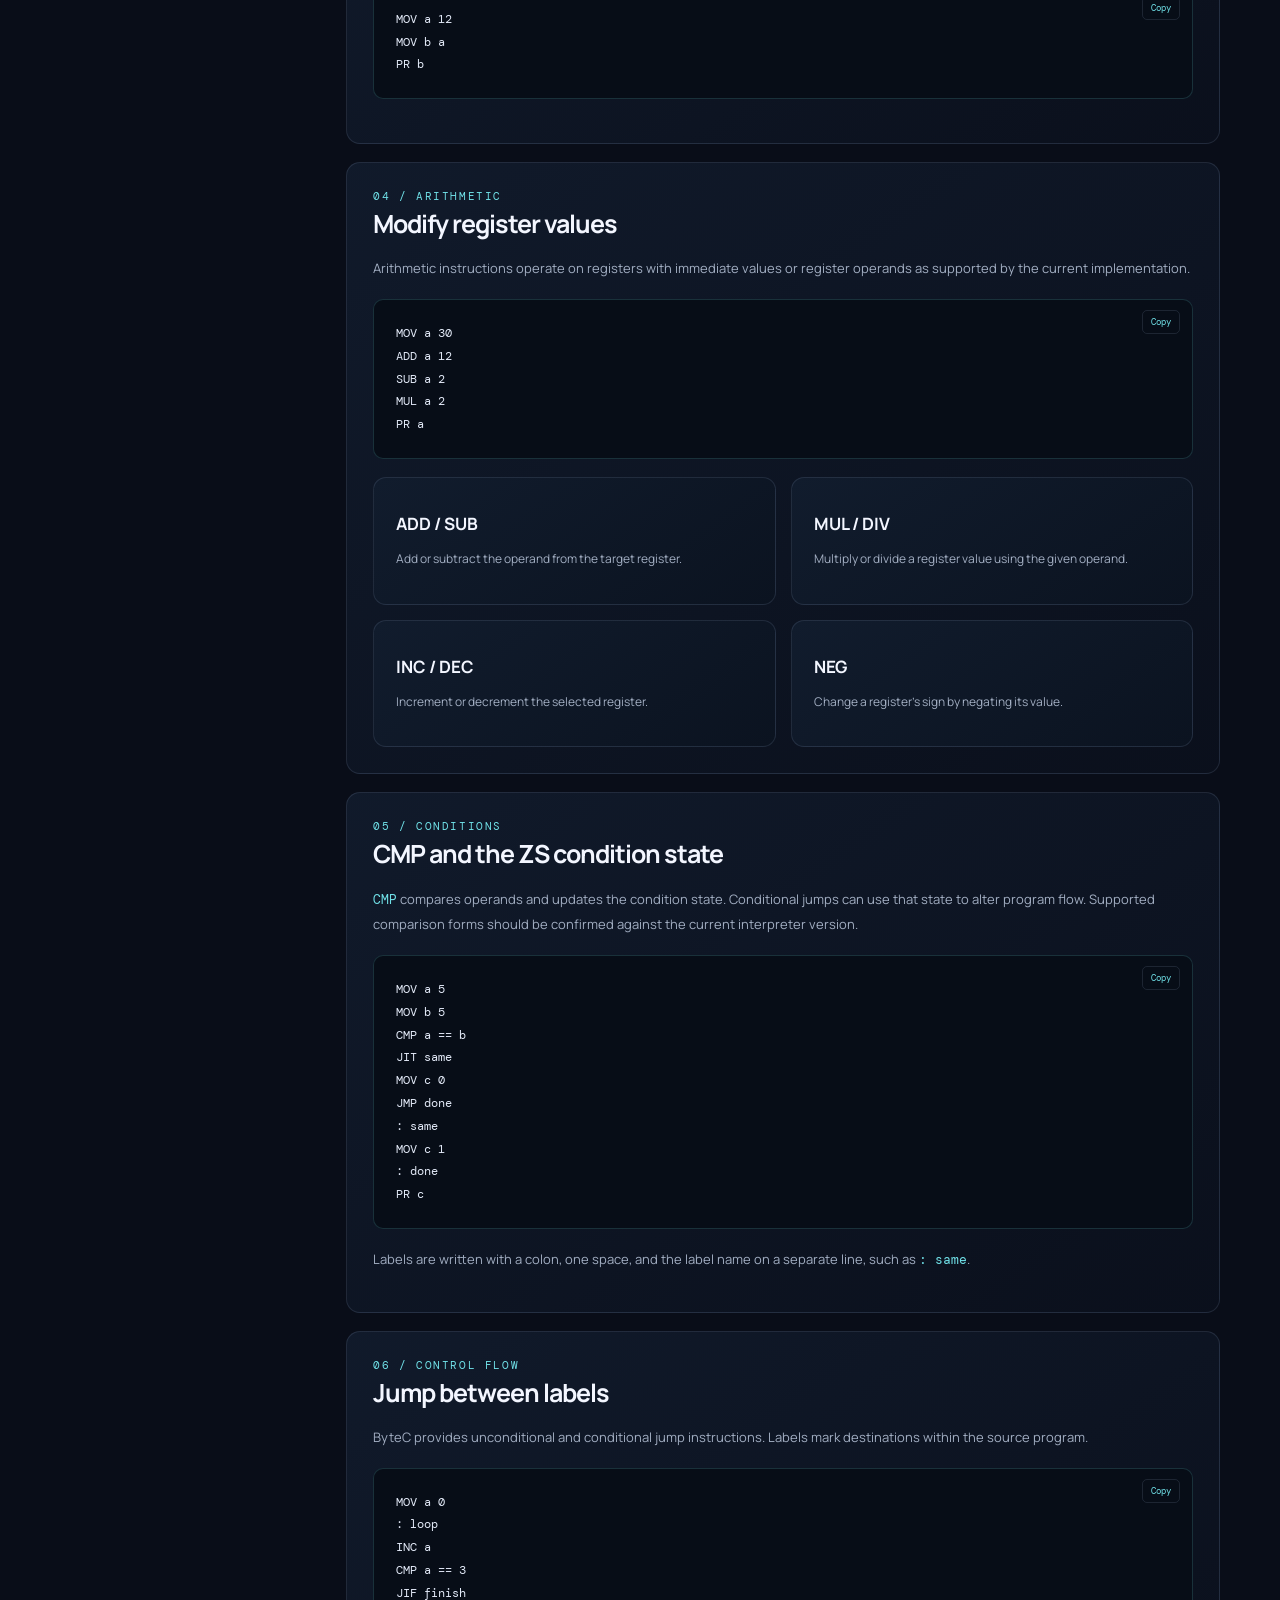
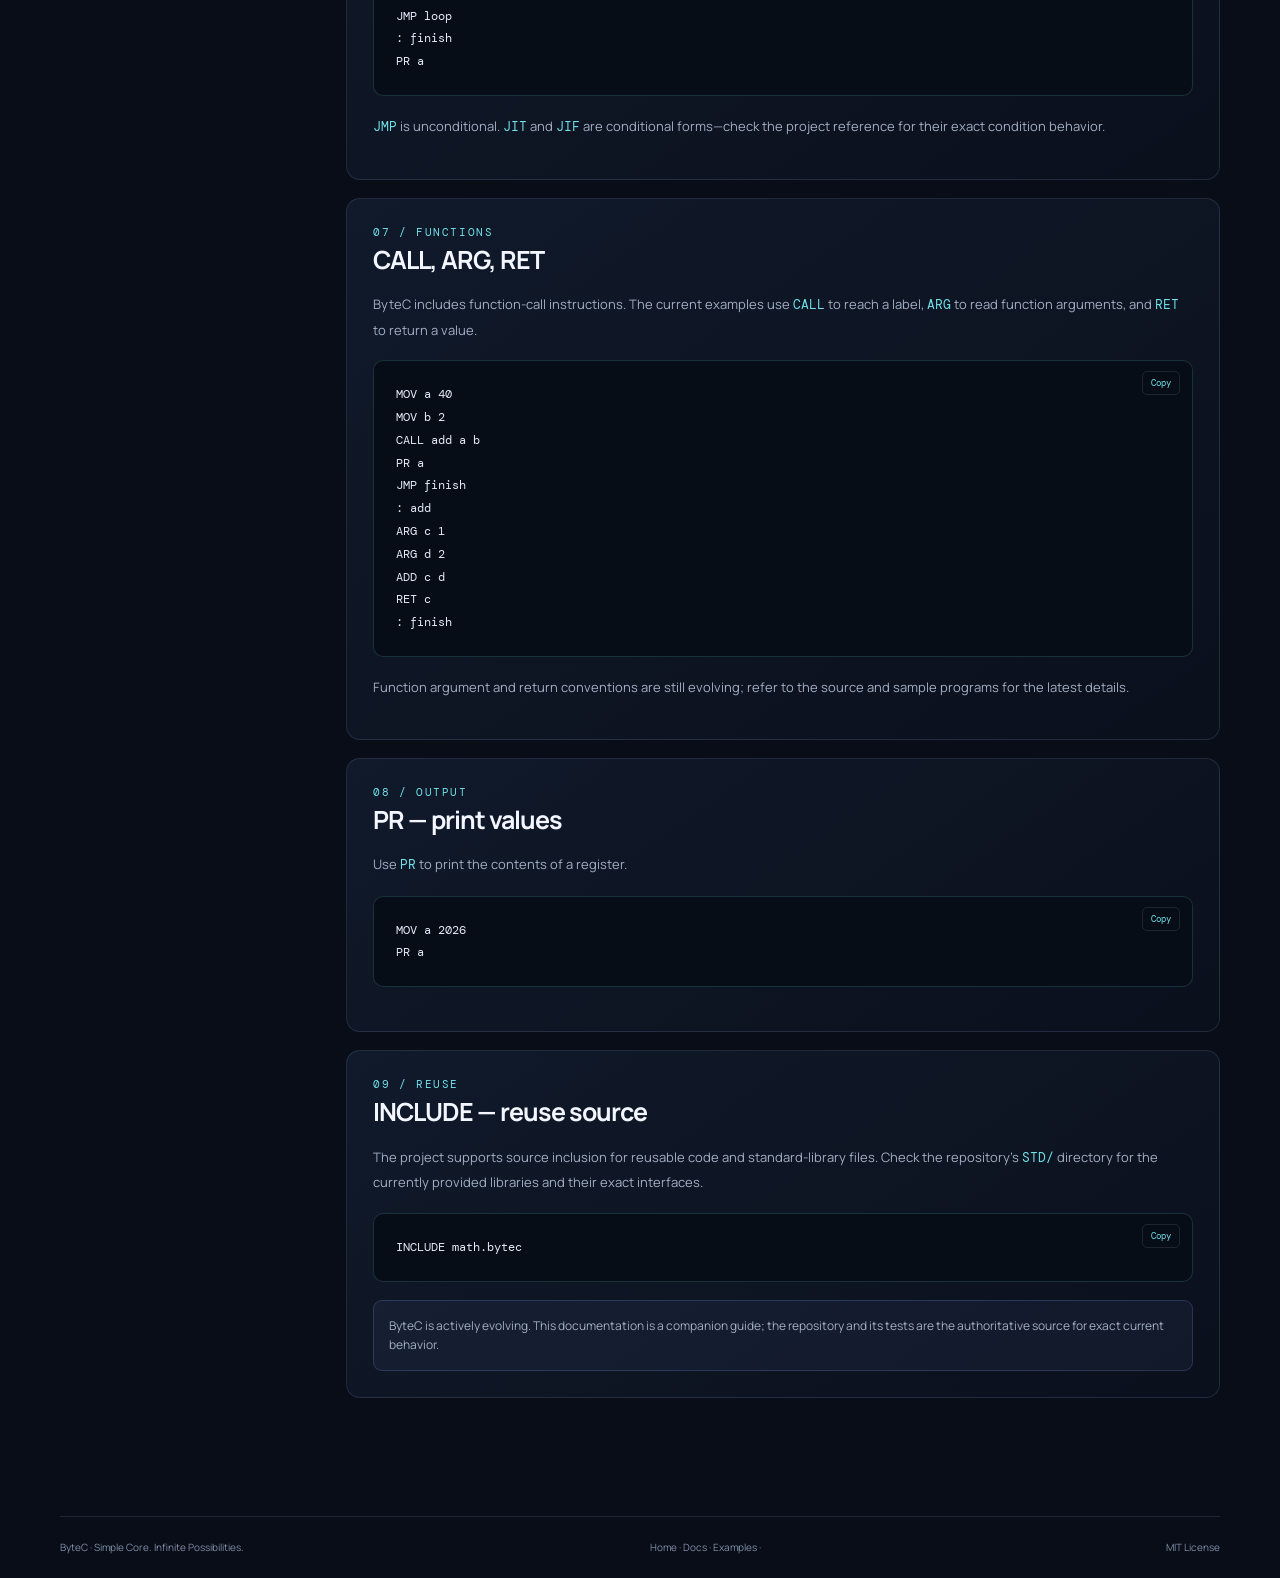
==== commit 3af6c103: "Correct CMP syntax and format documentation code blocks" ====
--- a/web/docs.html
+++ b/web/docs.html
@@ -7,7 +7,7 @@
 <section class="doc-section reveal" id="registers"><div class="eyebrow">02 / MACHINE MODEL</div><h2>Registers</h2><p>The ByteC virtual machine uses five general-purpose registers: <code>a</code>, <code>b</code>, <code>c</code>, <code>d</code>, and <code>e</code>. The project describes these as 64-bit registers.</p><div class="page-cards"><div class="page-card"><h3>General purpose</h3><p>Use registers to store intermediate values and results.</p><div class="code-block"><pre>MOV a 10
 MOV b 20
 ADD a b
-PR a</pre></div></div><div class="page-card"><h3>Condition state</h3><p>The condition state is named ZS and is used by comparison and conditional jump instructions.</p><div class="code-block"><pre>CMP a b ==
+PR a</pre></div></div><div class="page-card"><h3>Condition state</h3><p>The condition state is named ZS and is used by comparison and conditional jump instructions.</p><div class="code-block"><pre>CMP a == b
 JIT equal_label</pre></div></div></div></section>
 <section class="doc-section reveal" id="move"><div class="eyebrow">03 / DATA MOVEMENT</div><h2>MOV — assign a value</h2><p><code>MOV</code> writes a literal or another register value into a destination register.</p><div class="code-block"><pre>MOV a 12
 MOV b a
@@ -19,22 +19,22 @@
 PR a</pre><button class="copy-button" data-copy="MOV a 30\nADD a 12\nSUB a 2\nMUL a 2\nPR a">Copy</button></div><div class="page-cards"><div class="page-card"><h3>ADD / SUB</h3><p>Add or subtract the operand from the target register.</p></div><div class="page-card"><h3>MUL / DIV</h3><p>Multiply or divide a register value using the given operand.</p></div><div class="page-card"><h3>INC / DEC</h3><p>Increment or decrement the selected register.</p></div><div class="page-card"><h3>NEG</h3><p>Change a register's sign by negating its value.</p></div></div></section>
 <section class="doc-section reveal" id="compare"><div class="eyebrow">05 / CONDITIONS</div><h2>CMP and the ZS condition state</h2><p><code>CMP</code> compares operands and updates the condition state. Conditional jumps can use that state to alter program flow. Supported comparison forms should be confirmed against the current interpreter version.</p><div class="code-block"><pre>MOV a 5
 MOV b 5
-CMP a b ==
+CMP a == b
 JIT same
 MOV c 0
 JMP done
 : same
 MOV c 1
 : done
-PR c</pre><button class="copy-button" data-copy="MOV a 5\nMOV b 5\nCMP a b ==\nJIT same\nMOV c 0\nJMP done\n: same\nMOV c 1\n: done\nPR c">Copy</button></div><p>Labels are written with a colon, one space, and the label name on a separate line, such as <code>: same</code>.</p></section>
+PR c</pre><button class="copy-button" data-copy="MOV a 5\nMOV b 5\nCMP a == b\nJIT same\nMOV c 0\nJMP done\n: same\nMOV c 1\n: done\nPR c">Copy</button></div><p>Labels are written with a colon, one space, and the label name on a separate line, such as <code>: same</code>.</p></section>
 <section class="doc-section reveal" id="branches"><div class="eyebrow">06 / CONTROL FLOW</div><h2>Jump between labels</h2><p>ByteC provides unconditional and conditional jump instructions. Labels mark destinations within the source program.</p><div class="code-block"><pre>MOV a 0
 : loop
 INC a
-CMP a 3 ==
+CMP a == 3
 JIF finish
 JMP loop
 : finish
-PR a</pre><button class="copy-button" data-copy="MOV a 0\n: loop\nINC a\nCMP a 3 ==\nJIF finish\nJMP loop\n: finish\nPR a">Copy</button></div><p><code>JMP</code> is unconditional. <code>JIT</code> and <code>JIF</code> are conditional forms—check the project reference for their exact condition behavior.</p></section>
+PR a</pre><button class="copy-button" data-copy="MOV a 0\n: loop\nINC a\nCMP a == 3\nJIF finish\nJMP loop\n: finish\nPR a">Copy</button></div><p><code>JMP</code> is unconditional. <code>JIT</code> and <code>JIF</code> are conditional forms—check the project reference for their exact condition behavior.</p></section>
 <section class="doc-section reveal" id="functions"><div class="eyebrow">07 / FUNCTIONS</div><h2>CALL, ARG, RET</h2><p>ByteC includes function-call instructions. The current examples use <code>CALL</code> to reach a label, <code>ARG</code> to read function arguments, and <code>RET</code> to return a value.</p><div class="code-block"><pre>MOV a 40
 MOV b 2
 CALL add a b
